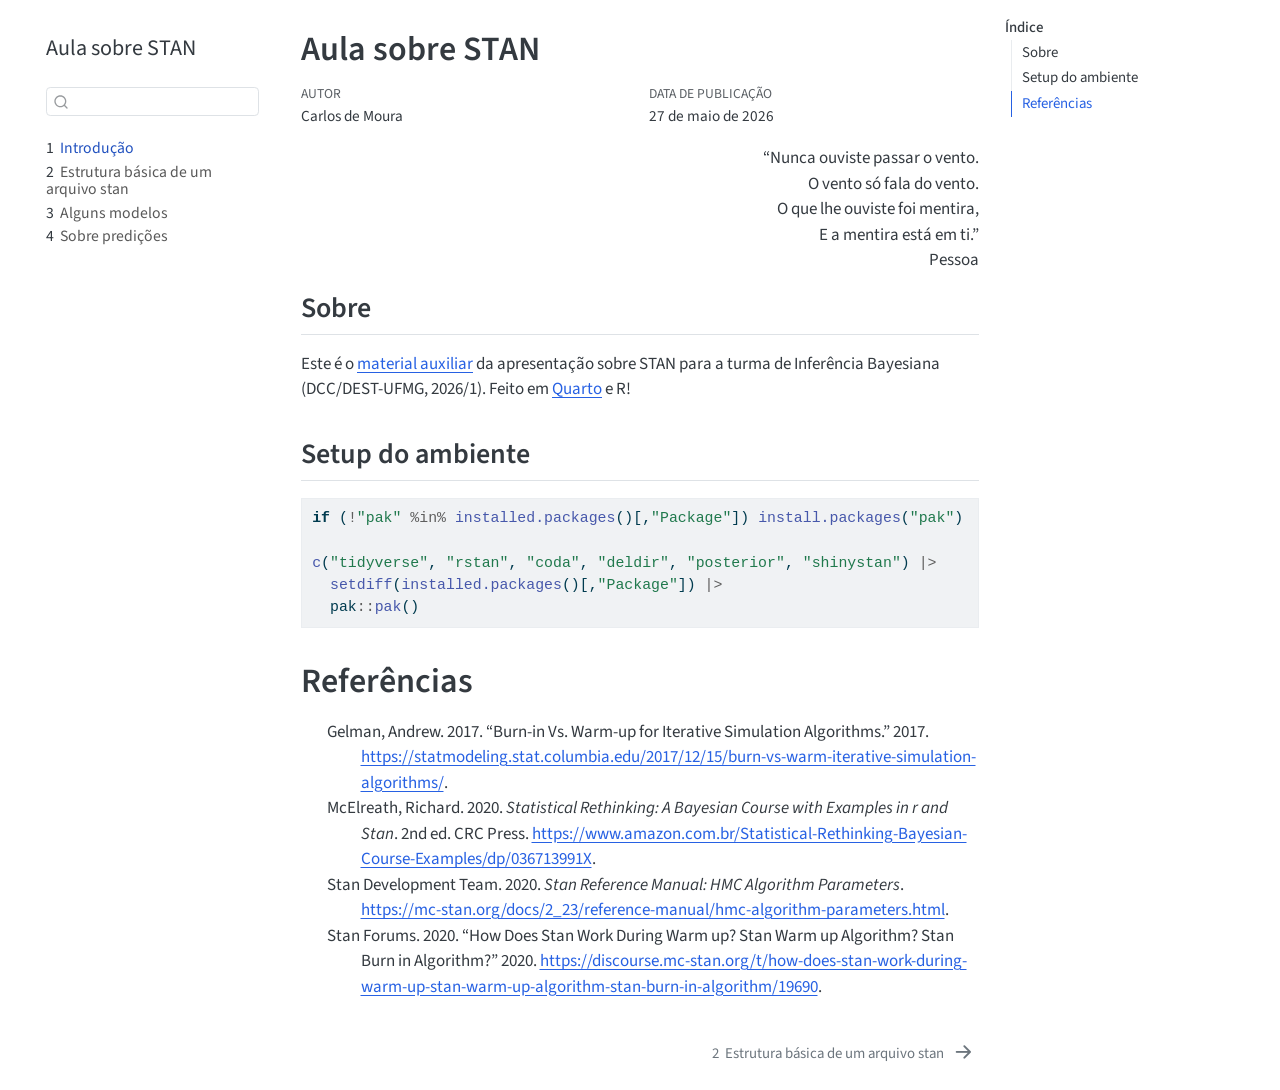
==== index.html @ da98c5aa "Built site for gh-pages" ====
<!DOCTYPE html>
<html xmlns="http://www.w3.org/1999/xhtml" lang="pt" xml:lang="pt"><head>

<meta charset="utf-8">
<meta name="generator" content="quarto-1.8.26">

<meta name="viewport" content="width=device-width, initial-scale=1.0, user-scalable=yes">

<meta name="author" content="Carlos de Moura">

<title>Aula sobre STAN</title>
<style>
code{white-space: pre-wrap;}
span.smallcaps{font-variant: small-caps;}
div.columns{display: flex; gap: min(4vw, 1.5em);}
div.column{flex: auto; overflow-x: auto;}
div.hanging-indent{margin-left: 1.5em; text-indent: -1.5em;}
ul.task-list{list-style: none;}
ul.task-list li input[type="checkbox"] {
  width: 0.8em;
  margin: 0 0.8em 0.2em -1em; /* quarto-specific, see https://github.com/quarto-dev/quarto-cli/issues/4556 */ 
  vertical-align: middle;
}
/* CSS for syntax highlighting */
html { -webkit-text-size-adjust: 100%; }
pre > code.sourceCode { white-space: pre; position: relative; }
pre > code.sourceCode > span { display: inline-block; line-height: 1.25; }
pre > code.sourceCode > span:empty { height: 1.2em; }
.sourceCode { overflow: visible; }
code.sourceCode > span { color: inherit; text-decoration: inherit; }
div.sourceCode { margin: 1em 0; }
pre.sourceCode { margin: 0; }
@media screen {
div.sourceCode { overflow: auto; }
}
@media print {
pre > code.sourceCode { white-space: pre-wrap; }
pre > code.sourceCode > span { text-indent: -5em; padding-left: 5em; }
}
pre.numberSource code
  { counter-reset: source-line 0; }
pre.numberSource code > span
  { position: relative; left: -4em; counter-increment: source-line; }
pre.numberSource code > span > a:first-child::before
  { content: counter(source-line);
    position: relative; left: -1em; text-align: right; vertical-align: baseline;
    border: none; display: inline-block;
    -webkit-touch-callout: none; -webkit-user-select: none;
    -khtml-user-select: none; -moz-user-select: none;
    -ms-user-select: none; user-select: none;
    padding: 0 4px; width: 4em;
  }
pre.numberSource { margin-left: 3em;  padding-left: 4px; }
div.sourceCode
  {   }
@media screen {
pre > code.sourceCode > span > a:first-child::before { text-decoration: underline; }
}
/* CSS for citations */
div.csl-bib-body { }
div.csl-entry {
  clear: both;
  margin-bottom: 0em;
}
.hanging-indent div.csl-entry {
  margin-left:2em;
  text-indent:-2em;
}
div.csl-left-margin {
  min-width:2em;
  float:left;
}
div.csl-right-inline {
  margin-left:2em;
  padding-left:1em;
}
div.csl-indent {
  margin-left: 2em;
}</style>


<script src="site_libs/quarto-nav/quarto-nav.js"></script>
<script src="site_libs/quarto-nav/headroom.min.js"></script>
<script src="site_libs/clipboard/clipboard.min.js"></script>
<script src="site_libs/quarto-search/autocomplete.umd.js"></script>
<script src="site_libs/quarto-search/fuse.min.js"></script>
<script src="site_libs/quarto-search/quarto-search.js"></script>
<meta name="quarto:offset" content="./">
<link href="./basics.html" rel="next">
<script src="site_libs/quarto-html/quarto.js" type="module"></script>
<script src="site_libs/quarto-html/tabsets/tabsets.js" type="module"></script>
<script src="site_libs/quarto-html/axe/axe-check.js" type="module"></script>
<script src="site_libs/quarto-html/popper.min.js"></script>
<script src="site_libs/quarto-html/tippy.umd.min.js"></script>
<script src="site_libs/quarto-html/anchor.min.js"></script>
<link href="site_libs/quarto-html/tippy.css" rel="stylesheet">
<link href="site_libs/quarto-html/quarto-syntax-highlighting-587c61ba64f3a5504c4d52d930310e48.css" rel="stylesheet" id="quarto-text-highlighting-styles">
<script src="site_libs/bootstrap/bootstrap.min.js"></script>
<link href="site_libs/bootstrap/bootstrap-icons.css" rel="stylesheet">
<link href="site_libs/bootstrap/bootstrap-f99d413f438961673f22afa6e1fcf549.min.css" rel="stylesheet" append-hash="true" id="quarto-bootstrap" data-mode="light">
<script id="quarto-search-options" type="application/json">{
  "location": "sidebar",
  "copy-button": false,
  "collapse-after": 3,
  "panel-placement": "start",
  "type": "textbox",
  "limit": 50,
  "keyboard-shortcut": [
    "f",
    "/",
    "s"
  ],
  "show-item-context": false,
  "language": {
    "search-no-results-text": "Nenhum resultado",
    "search-matching-documents-text": "documentos correspondentes",
    "search-copy-link-title": "Copiar link para a busca",
    "search-hide-matches-text": "Esconder correspondências adicionais",
    "search-more-match-text": "mais correspondência neste documento",
    "search-more-matches-text": "mais correspondências neste documento",
    "search-clear-button-title": "Limpar",
    "search-text-placeholder": "",
    "search-detached-cancel-button-title": "Cancelar",
    "search-submit-button-title": "Enviar",
    "search-label": "Procurar"
  }
}</script>


</head>

<body class="nav-sidebar floating quarto-light">

<div id="quarto-search-results"></div>
  <header id="quarto-header" class="headroom fixed-top">
  <nav class="quarto-secondary-nav">
    <div class="container-fluid d-flex">
      <button type="button" class="quarto-btn-toggle btn" data-bs-toggle="collapse" role="button" data-bs-target=".quarto-sidebar-collapse-item" aria-controls="quarto-sidebar" aria-expanded="false" aria-label="Alternar barra lateral" onclick="if (window.quartoToggleHeadroom) { window.quartoToggleHeadroom(); }">
        <i class="bi bi-layout-text-sidebar-reverse"></i>
      </button>
        <nav class="quarto-page-breadcrumbs" aria-label="breadcrumb"><ol class="breadcrumb"><li class="breadcrumb-item"><a href="./index.html"><span class="chapter-number">1</span>&nbsp; <span class="chapter-title">Introdução</span></a></li></ol></nav>
        <a class="flex-grow-1" role="navigation" data-bs-toggle="collapse" data-bs-target=".quarto-sidebar-collapse-item" aria-controls="quarto-sidebar" aria-expanded="false" aria-label="Alternar barra lateral" onclick="if (window.quartoToggleHeadroom) { window.quartoToggleHeadroom(); }">      
        </a>
      <button type="button" class="btn quarto-search-button" aria-label="Procurar" onclick="window.quartoOpenSearch();">
        <i class="bi bi-search"></i>
      </button>
    </div>
  </nav>
</header>
<!-- content -->
<div id="quarto-content" class="quarto-container page-columns page-rows-contents page-layout-article">
<!-- sidebar -->
  <nav id="quarto-sidebar" class="sidebar collapse collapse-horizontal quarto-sidebar-collapse-item sidebar-navigation floating overflow-auto">
    <div class="pt-lg-2 mt-2 text-left sidebar-header">
    <div class="sidebar-title mb-0 py-0">
      <a href="./">Aula sobre STAN</a> 
    </div>
      </div>
        <div class="mt-2 flex-shrink-0 align-items-center">
        <div class="sidebar-search">
        <div id="quarto-search" class="" title="Procurar"></div>
        </div>
        </div>
    <div class="sidebar-menu-container"> 
    <ul class="list-unstyled mt-1">
        <li class="sidebar-item">
  <div class="sidebar-item-container"> 
  <a href="./index.html" class="sidebar-item-text sidebar-link active">
 <span class="menu-text"><span class="chapter-number">1</span>&nbsp; <span class="chapter-title">Introdução</span></span></a>
  </div>
</li>
        <li class="sidebar-item">
  <div class="sidebar-item-container"> 
  <a href="./basics.html" class="sidebar-item-text sidebar-link">
 <span class="menu-text"><span class="chapter-number">2</span>&nbsp; <span class="chapter-title">Estrutura básica de um arquivo stan</span></span></a>
  </div>
</li>
        <li class="sidebar-item">
  <div class="sidebar-item-container"> 
  <a href="./models.html" class="sidebar-item-text sidebar-link">
 <span class="menu-text"><span class="chapter-number">3</span>&nbsp; <span class="chapter-title">Alguns modelos</span></span></a>
  </div>
</li>
        <li class="sidebar-item">
  <div class="sidebar-item-container"> 
  <a href="./pred.html" class="sidebar-item-text sidebar-link">
 <span class="menu-text"><span class="chapter-number">4</span>&nbsp; <span class="chapter-title">Sobre predições</span></span></a>
  </div>
</li>
    </ul>
    </div>
</nav>
<div id="quarto-sidebar-glass" class="quarto-sidebar-collapse-item" data-bs-toggle="collapse" data-bs-target=".quarto-sidebar-collapse-item"></div>
<!-- margin-sidebar -->
    <div id="quarto-margin-sidebar" class="sidebar margin-sidebar">
        <nav id="TOC" role="doc-toc" class="toc-active">
    <h2 id="toc-title">Índice</h2>
   
  <ul>
  <li><a href="#sobre" id="toc-sobre" class="nav-link active" data-scroll-target="#sobre">Sobre</a></li>
  <li><a href="#setup-do-ambiente" id="toc-setup-do-ambiente" class="nav-link" data-scroll-target="#setup-do-ambiente">Setup do ambiente</a></li>
  <li><a href="#referências" id="toc-referências" class="nav-link" data-scroll-target="#referências">Referências</a></li>
  </ul>
</nav>
    </div>
<!-- main -->
<main class="content" id="quarto-document-content">

<header id="title-block-header" class="quarto-title-block default">
<div class="quarto-title">
<h1 class="title">Aula sobre STAN</h1>
</div>



<div class="quarto-title-meta">

    <div>
    <div class="quarto-title-meta-heading">Autor</div>
    <div class="quarto-title-meta-contents">
             <p>Carlos de Moura </p>
          </div>
  </div>
    
    <div>
    <div class="quarto-title-meta-heading">Data de Publicação</div>
    <div class="quarto-title-meta-contents">
      <p class="date">27 de maio de 2026</p>
    </div>
  </div>
  
    
  </div>
  


</header>


<div style="text-align: right">
<p>“Nunca ouviste passar o vento.<br> O vento só fala do vento.<br> O que lhe ouviste foi mentira,<br> E a mentira está em ti.”<br> Pessoa</p>
</div>
<section id="sobre" class="level2 unnumbered">
<h2 class="unnumbered anchored" data-anchor-id="sobre">Sobre</h2>
<p>Este é o <a href="https://github.com/carlosdemoura/2026_aula_stan_dani">material auxiliar</a> da apresentação sobre STAN para a turma de Inferência Bayesiana (DCC/DEST-UFMG, 2026/1). Feito em <a href="https://quarto.org/">Quarto</a> e R!</p>
</section>
<section id="setup-do-ambiente" class="level2 unnumbered">
<h2 class="unnumbered anchored" data-anchor-id="setup-do-ambiente">Setup do ambiente</h2>
<div class="cell">
<div class="code-copy-outer-scaffold"><div class="sourceCode cell-code" id="cb1"><pre class="sourceCode r code-with-copy"><code class="sourceCode r"><span id="cb1-1"><a href="#cb1-1" aria-hidden="true" tabindex="-1"></a><span class="cf">if</span> (<span class="sc">!</span><span class="st">"pak"</span> <span class="sc">%in%</span> <span class="fu">installed.packages</span>()[,<span class="st">"Package"</span>]) <span class="fu">install.packages</span>(<span class="st">"pak"</span>)</span>
<span id="cb1-2"><a href="#cb1-2" aria-hidden="true" tabindex="-1"></a></span>
<span id="cb1-3"><a href="#cb1-3" aria-hidden="true" tabindex="-1"></a><span class="fu">c</span>(<span class="st">"tidyverse"</span>, <span class="st">"rstan"</span>, <span class="st">"coda"</span>, <span class="st">"deldir"</span>, <span class="st">"posterior"</span>, <span class="st">"shinystan"</span>) <span class="sc">|&gt;</span></span>
<span id="cb1-4"><a href="#cb1-4" aria-hidden="true" tabindex="-1"></a>  <span class="fu">setdiff</span>(<span class="fu">installed.packages</span>()[,<span class="st">"Package"</span>]) <span class="sc">|&gt;</span></span>
<span id="cb1-5"><a href="#cb1-5" aria-hidden="true" tabindex="-1"></a>  pak<span class="sc">::</span><span class="fu">pak</span>()</span></code></pre></div><button title="Copiar para a área de transferência" class="code-copy-button"><i class="bi"></i></button></div>
</div>
</section>
<section id="referências" class="level1 unnumbered">
<h1 class="unnumbered">Referências</h1>
<div id="refs" class="references csl-bib-body hanging-indent" data-entry-spacing="0" role="list">
<div id="ref-gelman_burnin" class="csl-entry" role="listitem">
Gelman, Andrew. 2017. <span>“Burn-in Vs. Warm-up for Iterative
Simulation Algorithms.”</span> 2017. <a href="https://statmodeling.stat.columbia.edu/2017/12/15/burn-vs-warm-iterative-simulation-algorithms/">https://statmodeling.stat.columbia.edu/2017/12/15/burn-vs-warm-iterative-simulation-algorithms/</a>.
</div>
<div id="ref-mcelreath" class="csl-entry" role="listitem">
McElreath, Richard. 2020. <em>Statistical Rethinking: A Bayesian Course
with Examples in r and Stan</em>. 2nd ed. CRC Press. <a href="https://www.amazon.com.br/Statistical-Rethinking-Bayesian-Course-Examples/dp/036713991X">https://www.amazon.com.br/Statistical-Rethinking-Bayesian-Course-Examples/dp/036713991X</a>.
</div>
<div id="ref-stan_reference_manual" class="csl-entry" role="listitem">
Stan Development Team. 2020. <em>Stan Reference Manual: HMC Algorithm
Parameters</em>. <a href="https://mc-stan.org/docs/2_23/reference-manual/hmc-algorithm-parameters.html">https://mc-stan.org/docs/2_23/reference-manual/hmc-algorithm-parameters.html</a>.
</div>
<div id="ref-stan_forum_warmup" class="csl-entry" role="listitem">
Stan Forums. 2020. <span>“How Does Stan Work During Warm up? Stan Warm
up Algorithm? Stan Burn in Algorithm?”</span> 2020. <a href="https://discourse.mc-stan.org/t/how-does-stan-work-during-warm-up-stan-warm-up-algorithm-stan-burn-in-algorithm/19690">https://discourse.mc-stan.org/t/how-does-stan-work-during-warm-up-stan-warm-up-algorithm-stan-burn-in-algorithm/19690</a>.
</div>
</div>


</section>

</main> <!-- /main -->
<script id="quarto-html-after-body" type="application/javascript">
  window.document.addEventListener("DOMContentLoaded", function (event) {
    const icon = "";
    const anchorJS = new window.AnchorJS();
    anchorJS.options = {
      placement: 'right',
      icon: icon
    };
    anchorJS.add('.anchored');
    const isCodeAnnotation = (el) => {
      for (const clz of el.classList) {
        if (clz.startsWith('code-annotation-')) {                     
          return true;
        }
      }
      return false;
    }
    const onCopySuccess = function(e) {
      // button target
      const button = e.trigger;
      // don't keep focus
      button.blur();
      // flash "checked"
      button.classList.add('code-copy-button-checked');
      var currentTitle = button.getAttribute("title");
      button.setAttribute("title", "Copiada");
      let tooltip;
      if (window.bootstrap) {
        button.setAttribute("data-bs-toggle", "tooltip");
        button.setAttribute("data-bs-placement", "left");
        button.setAttribute("data-bs-title", "Copiada");
        tooltip = new bootstrap.Tooltip(button, 
          { trigger: "manual", 
            customClass: "code-copy-button-tooltip",
            offset: [0, -8]});
        tooltip.show();    
      }
      setTimeout(function() {
        if (tooltip) {
          tooltip.hide();
          button.removeAttribute("data-bs-title");
          button.removeAttribute("data-bs-toggle");
          button.removeAttribute("data-bs-placement");
        }
        button.setAttribute("title", currentTitle);
        button.classList.remove('code-copy-button-checked');
      }, 1000);
      // clear code selection
      e.clearSelection();
    }
    const getTextToCopy = function(trigger) {
      const outerScaffold = trigger.parentElement.cloneNode(true);
      const codeEl = outerScaffold.querySelector('code');
      for (const childEl of codeEl.children) {
        if (isCodeAnnotation(childEl)) {
          childEl.remove();
        }
      }
      return codeEl.innerText;
    }
    const clipboard = new window.ClipboardJS('.code-copy-button:not([data-in-quarto-modal])', {
      text: getTextToCopy
    });
    clipboard.on('success', onCopySuccess);
    if (window.document.getElementById('quarto-embedded-source-code-modal')) {
      const clipboardModal = new window.ClipboardJS('.code-copy-button[data-in-quarto-modal]', {
        text: getTextToCopy,
        container: window.document.getElementById('quarto-embedded-source-code-modal')
      });
      clipboardModal.on('success', onCopySuccess);
    }
      var localhostRegex = new RegExp(/^(?:http|https):\/\/localhost\:?[0-9]*\//);
      var mailtoRegex = new RegExp(/^mailto:/);
        var filterRegex = new RegExp('/' + window.location.host + '/');
      var isInternal = (href) => {
          return filterRegex.test(href) || localhostRegex.test(href) || mailtoRegex.test(href);
      }
      // Inspect non-navigation links and adorn them if external
     var links = window.document.querySelectorAll('a[href]:not(.nav-link):not(.navbar-brand):not(.toc-action):not(.sidebar-link):not(.sidebar-item-toggle):not(.pagination-link):not(.no-external):not([aria-hidden]):not(.dropdown-item):not(.quarto-navigation-tool):not(.about-link)');
      for (var i=0; i<links.length; i++) {
        const link = links[i];
        if (!isInternal(link.href)) {
          // undo the damage that might have been done by quarto-nav.js in the case of
          // links that we want to consider external
          if (link.dataset.originalHref !== undefined) {
            link.href = link.dataset.originalHref;
          }
        }
      }
    function tippyHover(el, contentFn, onTriggerFn, onUntriggerFn) {
      const config = {
        allowHTML: true,
        maxWidth: 500,
        delay: 100,
        arrow: false,
        appendTo: function(el) {
            return el.parentElement;
        },
        interactive: true,
        interactiveBorder: 10,
        theme: 'quarto',
        placement: 'bottom-start',
      };
      if (contentFn) {
        config.content = contentFn;
      }
      if (onTriggerFn) {
        config.onTrigger = onTriggerFn;
      }
      if (onUntriggerFn) {
        config.onUntrigger = onUntriggerFn;
      }
      window.tippy(el, config); 
    }
    const noterefs = window.document.querySelectorAll('a[role="doc-noteref"]');
    for (var i=0; i<noterefs.length; i++) {
      const ref = noterefs[i];
      tippyHover(ref, function() {
        // use id or data attribute instead here
        let href = ref.getAttribute('data-footnote-href') || ref.getAttribute('href');
        try { href = new URL(href).hash; } catch {}
        const id = href.replace(/^#\/?/, "");
        const note = window.document.getElementById(id);
        if (note) {
          return note.innerHTML;
        } else {
          return "";
        }
      });
    }
    const xrefs = window.document.querySelectorAll('a.quarto-xref');
    const processXRef = (id, note) => {
      // Strip column container classes
      const stripColumnClz = (el) => {
        el.classList.remove("page-full", "page-columns");
        if (el.children) {
          for (const child of el.children) {
            stripColumnClz(child);
          }
        }
      }
      stripColumnClz(note)
      if (id === null || id.startsWith('sec-')) {
        // Special case sections, only their first couple elements
        const container = document.createElement("div");
        if (note.children && note.children.length > 2) {
          container.appendChild(note.children[0].cloneNode(true));
          for (let i = 1; i < note.children.length; i++) {
            const child = note.children[i];
            if (child.tagName === "P" && child.innerText === "") {
              continue;
            } else {
              container.appendChild(child.cloneNode(true));
              break;
            }
          }
          if (window.Quarto?.typesetMath) {
            window.Quarto.typesetMath(container);
          }
          return container.innerHTML
        } else {
          if (window.Quarto?.typesetMath) {
            window.Quarto.typesetMath(note);
          }
          return note.innerHTML;
        }
      } else {
        // Remove any anchor links if they are present
        const anchorLink = note.querySelector('a.anchorjs-link');
        if (anchorLink) {
          anchorLink.remove();
        }
        if (window.Quarto?.typesetMath) {
          window.Quarto.typesetMath(note);
        }
        if (note.classList.contains("callout")) {
          return note.outerHTML;
        } else {
          return note.innerHTML;
        }
      }
    }
    for (var i=0; i<xrefs.length; i++) {
      const xref = xrefs[i];
      tippyHover(xref, undefined, function(instance) {
        instance.disable();
        let url = xref.getAttribute('href');
        let hash = undefined; 
        if (url.startsWith('#')) {
          hash = url;
        } else {
          try { hash = new URL(url).hash; } catch {}
        }
        if (hash) {
          const id = hash.replace(/^#\/?/, "");
          const note = window.document.getElementById(id);
          if (note !== null) {
            try {
              const html = processXRef(id, note.cloneNode(true));
              instance.setContent(html);
            } finally {
              instance.enable();
              instance.show();
            }
          } else {
            // See if we can fetch this
            fetch(url.split('#')[0])
            .then(res => res.text())
            .then(html => {
              const parser = new DOMParser();
              const htmlDoc = parser.parseFromString(html, "text/html");
              const note = htmlDoc.getElementById(id);
              if (note !== null) {
                const html = processXRef(id, note);
                instance.setContent(html);
              } 
            }).finally(() => {
              instance.enable();
              instance.show();
            });
          }
        } else {
          // See if we can fetch a full url (with no hash to target)
          // This is a special case and we should probably do some content thinning / targeting
          fetch(url)
          .then(res => res.text())
          .then(html => {
            const parser = new DOMParser();
            const htmlDoc = parser.parseFromString(html, "text/html");
            const note = htmlDoc.querySelector('main.content');
            if (note !== null) {
              // This should only happen for chapter cross references
              // (since there is no id in the URL)
              // remove the first header
              if (note.children.length > 0 && note.children[0].tagName === "HEADER") {
                note.children[0].remove();
              }
              const html = processXRef(null, note);
              instance.setContent(html);
            } 
          }).finally(() => {
            instance.enable();
            instance.show();
          });
        }
      }, function(instance) {
      });
    }
        let selectedAnnoteEl;
        const selectorForAnnotation = ( cell, annotation) => {
          let cellAttr = 'data-code-cell="' + cell + '"';
          let lineAttr = 'data-code-annotation="' +  annotation + '"';
          const selector = 'span[' + cellAttr + '][' + lineAttr + ']';
          return selector;
        }
        const selectCodeLines = (annoteEl) => {
          const doc = window.document;
          const targetCell = annoteEl.getAttribute("data-target-cell");
          const targetAnnotation = annoteEl.getAttribute("data-target-annotation");
          const annoteSpan = window.document.querySelector(selectorForAnnotation(targetCell, targetAnnotation));
          const lines = annoteSpan.getAttribute("data-code-lines").split(",");
          const lineIds = lines.map((line) => {
            return targetCell + "-" + line;
          })
          let top = null;
          let height = null;
          let parent = null;
          if (lineIds.length > 0) {
              //compute the position of the single el (top and bottom and make a div)
              const el = window.document.getElementById(lineIds[0]);
              top = el.offsetTop;
              height = el.offsetHeight;
              parent = el.parentElement.parentElement;
            if (lineIds.length > 1) {
              const lastEl = window.document.getElementById(lineIds[lineIds.length - 1]);
              const bottom = lastEl.offsetTop + lastEl.offsetHeight;
              height = bottom - top;
            }
            if (top !== null && height !== null && parent !== null) {
              // cook up a div (if necessary) and position it 
              let div = window.document.getElementById("code-annotation-line-highlight");
              if (div === null) {
                div = window.document.createElement("div");
                div.setAttribute("id", "code-annotation-line-highlight");
                div.style.position = 'absolute';
                parent.appendChild(div);
              }
              div.style.top = top - 2 + "px";
              div.style.height = height + 4 + "px";
              div.style.left = 0;
              let gutterDiv = window.document.getElementById("code-annotation-line-highlight-gutter");
              if (gutterDiv === null) {
                gutterDiv = window.document.createElement("div");
                gutterDiv.setAttribute("id", "code-annotation-line-highlight-gutter");
                gutterDiv.style.position = 'absolute';
                const codeCell = window.document.getElementById(targetCell);
                const gutter = codeCell.querySelector('.code-annotation-gutter');
                gutter.appendChild(gutterDiv);
              }
              gutterDiv.style.top = top - 2 + "px";
              gutterDiv.style.height = height + 4 + "px";
            }
            selectedAnnoteEl = annoteEl;
          }
        };
        const unselectCodeLines = () => {
          const elementsIds = ["code-annotation-line-highlight", "code-annotation-line-highlight-gutter"];
          elementsIds.forEach((elId) => {
            const div = window.document.getElementById(elId);
            if (div) {
              div.remove();
            }
          });
          selectedAnnoteEl = undefined;
        };
          // Handle positioning of the toggle
      window.addEventListener(
        "resize",
        throttle(() => {
          elRect = undefined;
          if (selectedAnnoteEl) {
            selectCodeLines(selectedAnnoteEl);
          }
        }, 10)
      );
      function throttle(fn, ms) {
      let throttle = false;
      let timer;
        return (...args) => {
          if(!throttle) { // first call gets through
              fn.apply(this, args);
              throttle = true;
          } else { // all the others get throttled
              if(timer) clearTimeout(timer); // cancel #2
              timer = setTimeout(() => {
                fn.apply(this, args);
                timer = throttle = false;
              }, ms);
          }
        };
      }
        // Attach click handler to the DT
        const annoteDls = window.document.querySelectorAll('dt[data-target-cell]');
        for (const annoteDlNode of annoteDls) {
          annoteDlNode.addEventListener('click', (event) => {
            const clickedEl = event.target;
            if (clickedEl !== selectedAnnoteEl) {
              unselectCodeLines();
              const activeEl = window.document.querySelector('dt[data-target-cell].code-annotation-active');
              if (activeEl) {
                activeEl.classList.remove('code-annotation-active');
              }
              selectCodeLines(clickedEl);
              clickedEl.classList.add('code-annotation-active');
            } else {
              // Unselect the line
              unselectCodeLines();
              clickedEl.classList.remove('code-annotation-active');
            }
          });
        }
    const findCites = (el) => {
      const parentEl = el.parentElement;
      if (parentEl) {
        const cites = parentEl.dataset.cites;
        if (cites) {
          return {
            el,
            cites: cites.split(' ')
          };
        } else {
          return findCites(el.parentElement)
        }
      } else {
        return undefined;
      }
    };
    var bibliorefs = window.document.querySelectorAll('a[role="doc-biblioref"]');
    for (var i=0; i<bibliorefs.length; i++) {
      const ref = bibliorefs[i];
      const citeInfo = findCites(ref);
      if (citeInfo) {
        tippyHover(citeInfo.el, function() {
          var popup = window.document.createElement('div');
          citeInfo.cites.forEach(function(cite) {
            var citeDiv = window.document.createElement('div');
            citeDiv.classList.add('hanging-indent');
            citeDiv.classList.add('csl-entry');
            var biblioDiv = window.document.getElementById('ref-' + cite);
            if (biblioDiv) {
              citeDiv.innerHTML = biblioDiv.innerHTML;
            }
            popup.appendChild(citeDiv);
          });
          return popup.innerHTML;
        });
      }
    }
  });
  </script>
<nav class="page-navigation">
  <div class="nav-page nav-page-previous">
  </div>
  <div class="nav-page nav-page-next">
      <a href="./basics.html" class="pagination-link" aria-label="Estrutura básica de um arquivo stan">
        <span class="nav-page-text"><span class="chapter-number">2</span>&nbsp; <span class="chapter-title">Estrutura básica de um arquivo stan</span></span> <i class="bi bi-arrow-right-short"></i>
      </a>
  </div>
</nav>
</div> <!-- /content -->




</body></html>
---- site_libs/quarto-html/tippy.css ----
.tippy-box[data-animation=fade][data-state=hidden]{opacity:0}[data-tippy-root]{max-width:calc(100vw - 10px)}.tippy-box{position:relative;background-color:#333;color:#fff;border-radius:4px;font-size:14px;line-height:1.4;white-space:normal;outline:0;transition-property:transform,visibility,opacity}.tippy-box[data-placement^=top]>.tippy-arrow{bottom:0}.tippy-box[data-placement^=top]>.tippy-arrow:before{bottom:-7px;left:0;border-width:8px 8px 0;border-top-color:initial;transform-origin:center top}.tippy-box[data-placement^=bottom]>.tippy-arrow{top:0}.tippy-box[data-placement^=bottom]>.tippy-arrow:before{top:-7px;left:0;border-width:0 8px 8px;border-bottom-color:initial;transform-origin:center bottom}.tippy-box[data-placement^=left]>.tippy-arrow{right:0}.tippy-box[data-placement^=left]>.tippy-arrow:before{border-width:8px 0 8px 8px;border-left-color:initial;right:-7px;transform-origin:center left}.tippy-box[data-placement^=right]>.tippy-arrow{left:0}.tippy-box[data-placement^=right]>.tippy-arrow:before{left:-7px;border-width:8px 8px 8px 0;border-right-color:initial;transform-origin:center right}.tippy-box[data-inertia][data-state=visible]{transition-timing-function:cubic-bezier(.54,1.5,.38,1.11)}.tippy-arrow{width:16px;height:16px;color:#333}.tippy-arrow:before{content:"";position:absolute;border-color:transparent;border-style:solid}.tippy-content{position:relative;padding:5px 9px;z-index:1}
---- site_libs/quarto-html/quarto-syntax-highlighting-587c61ba64f3a5504c4d52d930310e48.css ----
/* quarto syntax highlight colors */
:root {
  --quarto-hl-ot-color: #003B4F;
  --quarto-hl-at-color: #657422;
  --quarto-hl-ss-color: #20794D;
  --quarto-hl-an-color: #5E5E5E;
  --quarto-hl-fu-color: #4758AB;
  --quarto-hl-st-color: #20794D;
  --quarto-hl-cf-color: #003B4F;
  --quarto-hl-op-color: #5E5E5E;
  --quarto-hl-er-color: #AD0000;
  --quarto-hl-bn-color: #AD0000;
  --quarto-hl-al-color: #AD0000;
  --quarto-hl-va-color: #111111;
  --quarto-hl-bu-color: inherit;
  --quarto-hl-ex-color: inherit;
  --quarto-hl-pp-color: #AD0000;
  --quarto-hl-in-color: #5E5E5E;
  --quarto-hl-vs-color: #20794D;
  --quarto-hl-wa-color: #5E5E5E;
  --quarto-hl-do-color: #5E5E5E;
  --quarto-hl-im-color: #00769E;
  --quarto-hl-ch-color: #20794D;
  --quarto-hl-dt-color: #AD0000;
  --quarto-hl-fl-color: #AD0000;
  --quarto-hl-co-color: #5E5E5E;
  --quarto-hl-cv-color: #5E5E5E;
  --quarto-hl-cn-color: #8f5902;
  --quarto-hl-sc-color: #5E5E5E;
  --quarto-hl-dv-color: #AD0000;
  --quarto-hl-kw-color: #003B4F;
}

/* other quarto variables */
:root {
  --quarto-font-monospace: SFMono-Regular, Menlo, Monaco, Consolas, "Liberation Mono", "Courier New", monospace;
}

/* syntax highlight based on Pandoc's rules */
pre > code.sourceCode > span {
  color: #003B4F;
}

code.sourceCode > span {
  color: #003B4F;
}

div.sourceCode,
div.sourceCode pre.sourceCode {
  color: #003B4F;
}

/* Normal */
code span {
  color: #003B4F;
}

/* Alert */
code span.al {
  color: #AD0000;
  font-style: inherit;
}

/* Annotation */
code span.an {
  color: #5E5E5E;
  font-style: inherit;
}

/* Attribute */
code span.at {
  color: #657422;
  font-style: inherit;
}

/* BaseN */
code span.bn {
  color: #AD0000;
  font-style: inherit;
}

/* BuiltIn */
code span.bu {
  font-style: inherit;
}

/* ControlFlow */
code span.cf {
  color: #003B4F;
  font-weight: bold;
  font-style: inherit;
}

/* Char */
code span.ch {
  color: #20794D;
  font-style: inherit;
}

/* Constant */
code span.cn {
  color: #8f5902;
  font-style: inherit;
}

/* Comment */
code span.co {
  color: #5E5E5E;
  font-style: inherit;
}

/* CommentVar */
code span.cv {
  color: #5E5E5E;
  font-style: italic;
}

/* Documentation */
code span.do {
  color: #5E5E5E;
  font-style: italic;
}

/* DataType */
code span.dt {
  color: #AD0000;
  font-style: inherit;
}

/* DecVal */
code span.dv {
  color: #AD0000;
  font-style: inherit;
}

/* Error */
code span.er {
  color: #AD0000;
  font-style: inherit;
}

/* Extension */
code span.ex {
  font-style: inherit;
}

/* Float */
code span.fl {
  color: #AD0000;
  font-style: inherit;
}

/* Function */
code span.fu {
  color: #4758AB;
  font-style: inherit;
}

/* Import */
code span.im {
  color: #00769E;
  font-style: inherit;
}

/* Information */
code span.in {
  color: #5E5E5E;
  font-style: inherit;
}

/* Keyword */
code span.kw {
  color: #003B4F;
  font-weight: bold;
  font-style: inherit;
}

/* Operator */
code span.op {
  color: #5E5E5E;
  font-style: inherit;
}

/* Other */
code span.ot {
  color: #003B4F;
  font-style: inherit;
}

/* Preprocessor */
code span.pp {
  color: #AD0000;
  font-style: inherit;
}

/* SpecialChar */
code span.sc {
  color: #5E5E5E;
  font-style: inherit;
}

/* SpecialString */
code span.ss {
  color: #20794D;
  font-style: inherit;
}

/* String */
code span.st {
  color: #20794D;
  font-style: inherit;
}

/* Variable */
code span.va {
  color: #111111;
  font-style: inherit;
}

/* VerbatimString */
code span.vs {
  color: #20794D;
  font-style: inherit;
}

/* Warning */
code span.wa {
  color: #5E5E5E;
  font-style: italic;
}

.prevent-inlining {
  content: "</";
}

/*# sourceMappingURL=2dce1cc6c82594539e1579de68416b47.css.map */
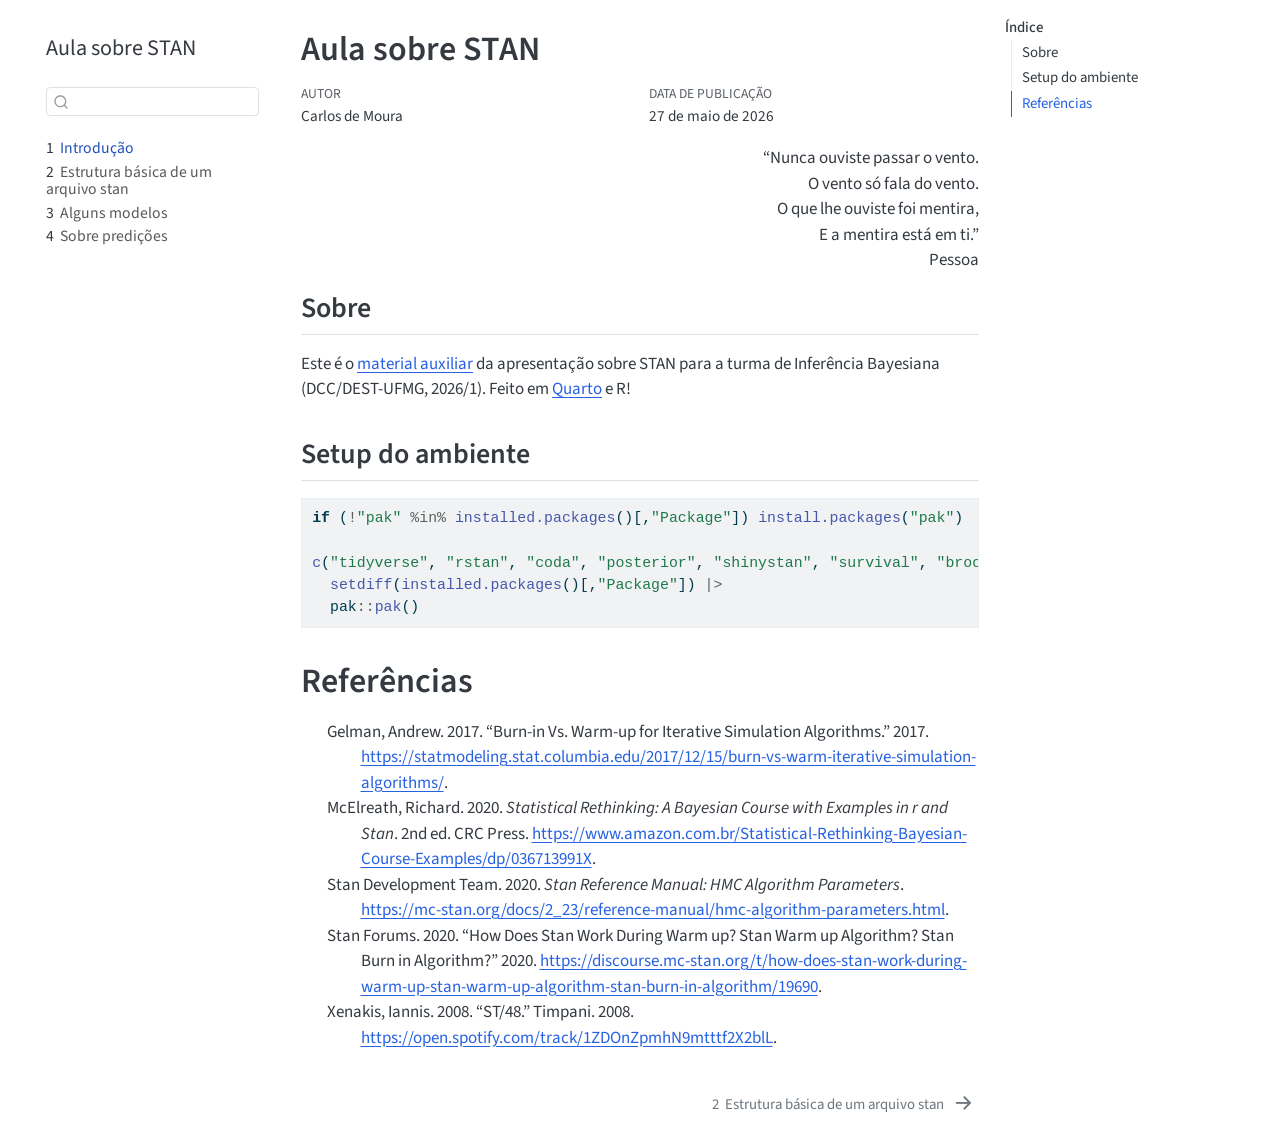
==== commit 4c0276db: "Built site for gh-pages" ====
--- a/index.html
+++ b/index.html
@@ -249,7 +249,7 @@
 <div class="cell">
 <div class="code-copy-outer-scaffold"><div class="sourceCode cell-code" id="cb1"><pre class="sourceCode r code-with-copy"><code class="sourceCode r"><span id="cb1-1"><a href="#cb1-1" aria-hidden="true" tabindex="-1"></a><span class="cf">if</span> (<span class="sc">!</span><span class="st">"pak"</span> <span class="sc">%in%</span> <span class="fu">installed.packages</span>()[,<span class="st">"Package"</span>]) <span class="fu">install.packages</span>(<span class="st">"pak"</span>)</span>
 <span id="cb1-2"><a href="#cb1-2" aria-hidden="true" tabindex="-1"></a></span>
-<span id="cb1-3"><a href="#cb1-3" aria-hidden="true" tabindex="-1"></a><span class="fu">c</span>(<span class="st">"tidyverse"</span>, <span class="st">"rstan"</span>, <span class="st">"coda"</span>, <span class="st">"deldir"</span>, <span class="st">"posterior"</span>, <span class="st">"shinystan"</span>) <span class="sc">|&gt;</span></span>
+<span id="cb1-3"><a href="#cb1-3" aria-hidden="true" tabindex="-1"></a><span class="fu">c</span>(<span class="st">"tidyverse"</span>, <span class="st">"rstan"</span>, <span class="st">"coda"</span>, <span class="st">"posterior"</span>, <span class="st">"shinystan"</span>, <span class="st">"survival"</span>, <span class="st">"broom"</span>) <span class="sc">|&gt;</span></span>
 <span id="cb1-4"><a href="#cb1-4" aria-hidden="true" tabindex="-1"></a>  <span class="fu">setdiff</span>(<span class="fu">installed.packages</span>()[,<span class="st">"Package"</span>]) <span class="sc">|&gt;</span></span>
 <span id="cb1-5"><a href="#cb1-5" aria-hidden="true" tabindex="-1"></a>  pak<span class="sc">::</span><span class="fu">pak</span>()</span></code></pre></div><button title="Copiar para a área de transferência" class="code-copy-button"><i class="bi"></i></button></div>
 </div>
@@ -272,6 +272,9 @@
 <div id="ref-stan_forum_warmup" class="csl-entry" role="listitem">
 Stan Forums. 2020. <span>“How Does Stan Work During Warm up? Stan Warm
 up Algorithm? Stan Burn in Algorithm?”</span> 2020. <a href="https://discourse.mc-stan.org/t/how-does-stan-work-during-warm-up-stan-warm-up-algorithm-stan-burn-in-algorithm/19690">https://discourse.mc-stan.org/t/how-does-stan-work-during-warm-up-stan-warm-up-algorithm-stan-burn-in-algorithm/19690</a>.
+</div>
+<div id="ref-xenakis" class="csl-entry" role="listitem">
+Xenakis, Iannis. 2008. <span>“ST/48.”</span> Timpani. 2008. <a href="https://open.spotify.com/track/1ZDOnZpmhN9mtttf2X2blL">https://open.spotify.com/track/1ZDOnZpmhN9mtttf2X2blL</a>.
 </div>
 </div>
 
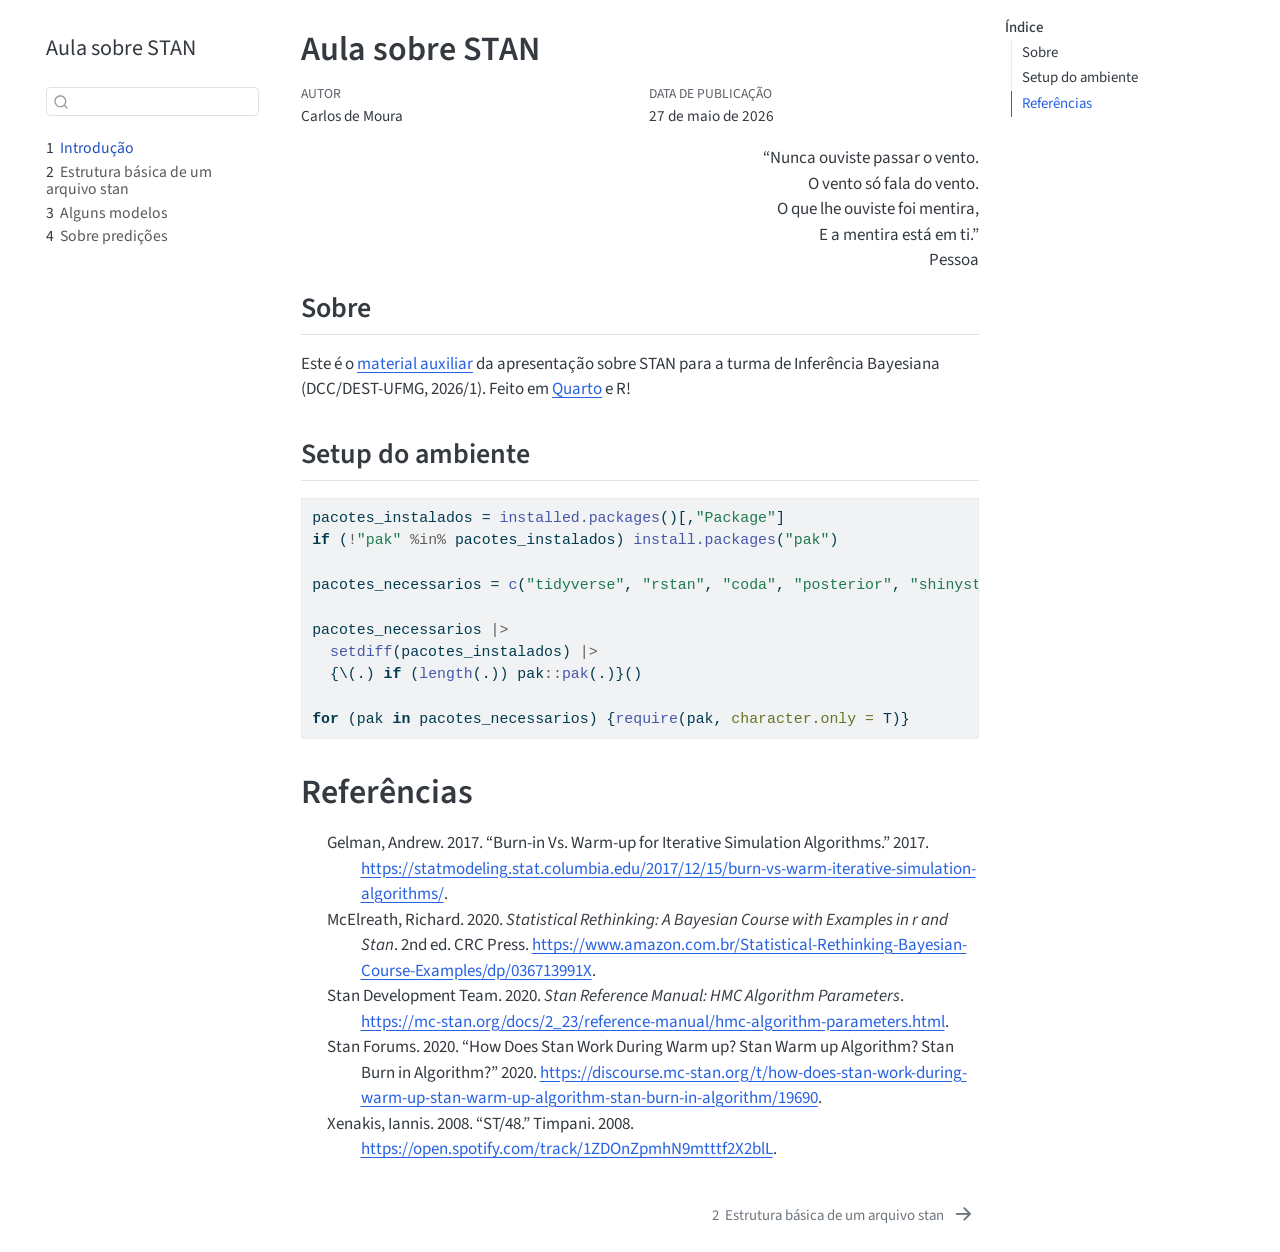
==== commit 1c08c6c0: "Built site for gh-pages" ====
--- a/index.html
+++ b/index.html
@@ -247,11 +247,16 @@
 <section id="setup-do-ambiente" class="level2 unnumbered">
 <h2 class="unnumbered anchored" data-anchor-id="setup-do-ambiente">Setup do ambiente</h2>
 <div class="cell">
-<div class="code-copy-outer-scaffold"><div class="sourceCode cell-code" id="cb1"><pre class="sourceCode r code-with-copy"><code class="sourceCode r"><span id="cb1-1"><a href="#cb1-1" aria-hidden="true" tabindex="-1"></a><span class="cf">if</span> (<span class="sc">!</span><span class="st">"pak"</span> <span class="sc">%in%</span> <span class="fu">installed.packages</span>()[,<span class="st">"Package"</span>]) <span class="fu">install.packages</span>(<span class="st">"pak"</span>)</span>
-<span id="cb1-2"><a href="#cb1-2" aria-hidden="true" tabindex="-1"></a></span>
-<span id="cb1-3"><a href="#cb1-3" aria-hidden="true" tabindex="-1"></a><span class="fu">c</span>(<span class="st">"tidyverse"</span>, <span class="st">"rstan"</span>, <span class="st">"coda"</span>, <span class="st">"posterior"</span>, <span class="st">"shinystan"</span>, <span class="st">"survival"</span>, <span class="st">"broom"</span>) <span class="sc">|&gt;</span></span>
-<span id="cb1-4"><a href="#cb1-4" aria-hidden="true" tabindex="-1"></a>  <span class="fu">setdiff</span>(<span class="fu">installed.packages</span>()[,<span class="st">"Package"</span>]) <span class="sc">|&gt;</span></span>
-<span id="cb1-5"><a href="#cb1-5" aria-hidden="true" tabindex="-1"></a>  pak<span class="sc">::</span><span class="fu">pak</span>()</span></code></pre></div><button title="Copiar para a área de transferência" class="code-copy-button"><i class="bi"></i></button></div>
+<div class="code-copy-outer-scaffold"><div class="sourceCode cell-code" id="cb1"><pre class="sourceCode r code-with-copy"><code class="sourceCode r"><span id="cb1-1"><a href="#cb1-1" aria-hidden="true" tabindex="-1"></a>pacotes_instalados <span class="ot">=</span> <span class="fu">installed.packages</span>()[,<span class="st">"Package"</span>]</span>
+<span id="cb1-2"><a href="#cb1-2" aria-hidden="true" tabindex="-1"></a><span class="cf">if</span> (<span class="sc">!</span><span class="st">"pak"</span> <span class="sc">%in%</span> pacotes_instalados) <span class="fu">install.packages</span>(<span class="st">"pak"</span>)</span>
+<span id="cb1-3"><a href="#cb1-3" aria-hidden="true" tabindex="-1"></a></span>
+<span id="cb1-4"><a href="#cb1-4" aria-hidden="true" tabindex="-1"></a>pacotes_necessarios <span class="ot">=</span> <span class="fu">c</span>(<span class="st">"tidyverse"</span>, <span class="st">"rstan"</span>, <span class="st">"coda"</span>, <span class="st">"posterior"</span>, <span class="st">"shinystan"</span>, <span class="st">"survival"</span>, <span class="st">"broom"</span>)</span>
+<span id="cb1-5"><a href="#cb1-5" aria-hidden="true" tabindex="-1"></a></span>
+<span id="cb1-6"><a href="#cb1-6" aria-hidden="true" tabindex="-1"></a>pacotes_necessarios <span class="sc">|&gt;</span></span>
+<span id="cb1-7"><a href="#cb1-7" aria-hidden="true" tabindex="-1"></a>  <span class="fu">setdiff</span>(pacotes_instalados) <span class="sc">|&gt;</span></span>
+<span id="cb1-8"><a href="#cb1-8" aria-hidden="true" tabindex="-1"></a>  {\(.) <span class="cf">if</span> (<span class="fu">length</span>(.)) pak<span class="sc">::</span><span class="fu">pak</span>(.)}()</span>
+<span id="cb1-9"><a href="#cb1-9" aria-hidden="true" tabindex="-1"></a></span>
+<span id="cb1-10"><a href="#cb1-10" aria-hidden="true" tabindex="-1"></a><span class="cf">for</span> (pak <span class="cf">in</span> pacotes_necessarios) {<span class="fu">require</span>(pak, <span class="at">character.only =</span> T)}</span></code></pre></div><button title="Copiar para a área de transferência" class="code-copy-button"><i class="bi"></i></button></div>
 </div>
 </section>
 <section id="referências" class="level1 unnumbered">
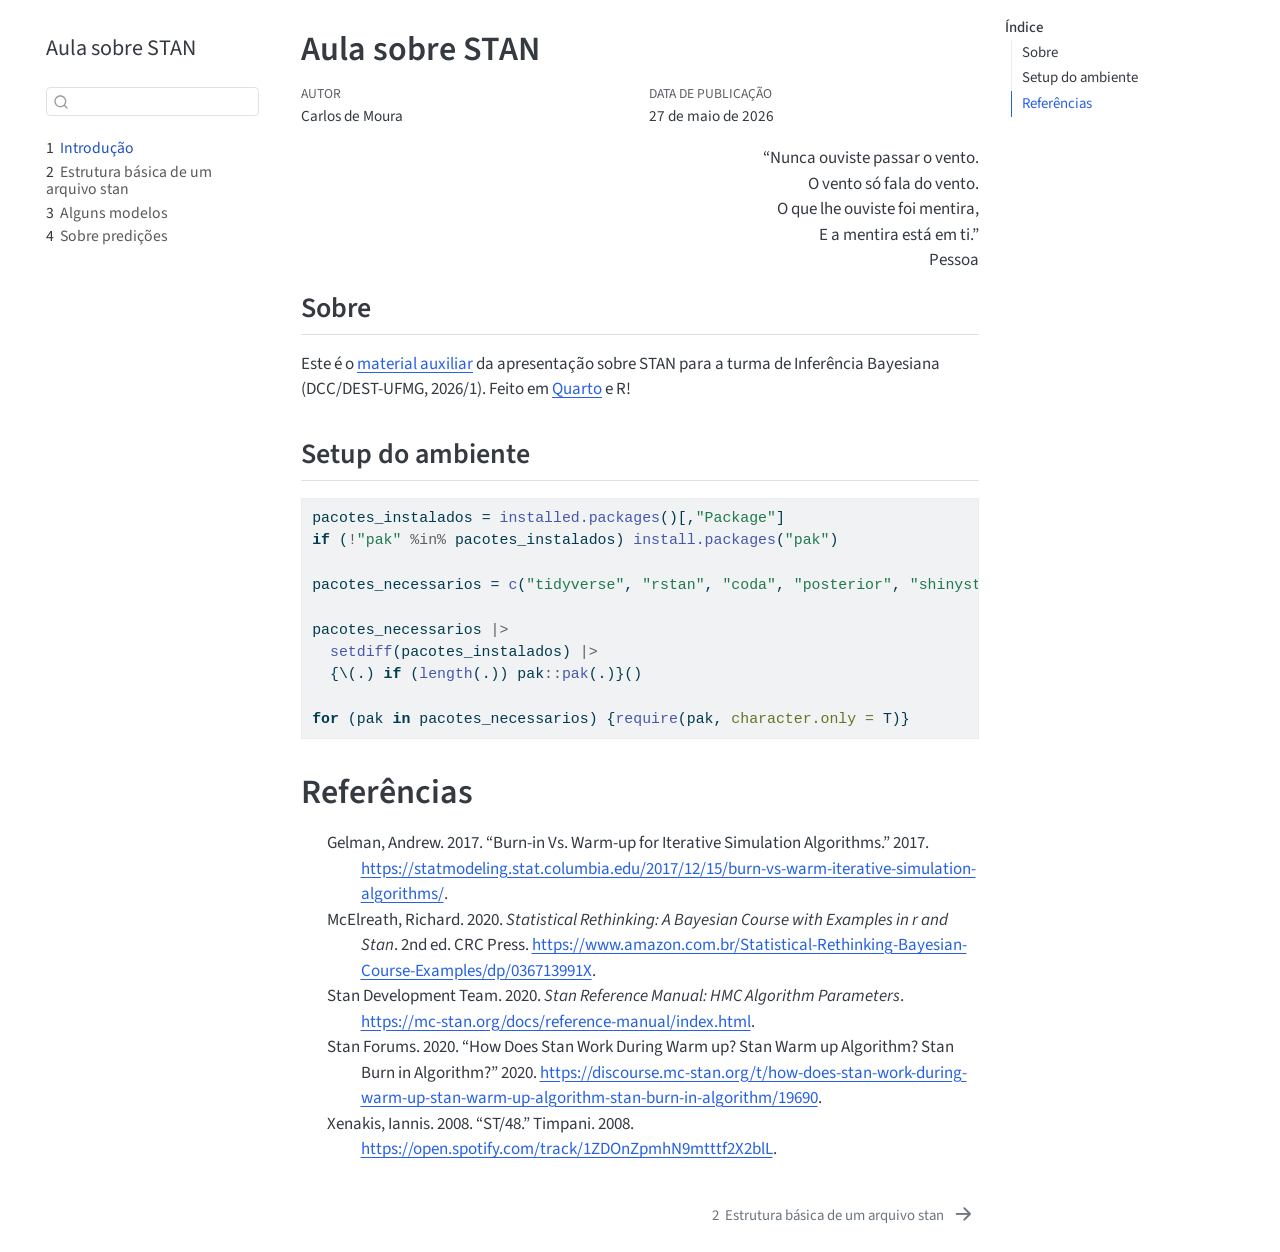
==== commit efb34dac: "Built site for gh-pages" ====
--- a/index.html
+++ b/index.html
@@ -250,7 +250,7 @@
 <div class="code-copy-outer-scaffold"><div class="sourceCode cell-code" id="cb1"><pre class="sourceCode r code-with-copy"><code class="sourceCode r"><span id="cb1-1"><a href="#cb1-1" aria-hidden="true" tabindex="-1"></a>pacotes_instalados <span class="ot">=</span> <span class="fu">installed.packages</span>()[,<span class="st">"Package"</span>]</span>
 <span id="cb1-2"><a href="#cb1-2" aria-hidden="true" tabindex="-1"></a><span class="cf">if</span> (<span class="sc">!</span><span class="st">"pak"</span> <span class="sc">%in%</span> pacotes_instalados) <span class="fu">install.packages</span>(<span class="st">"pak"</span>)</span>
 <span id="cb1-3"><a href="#cb1-3" aria-hidden="true" tabindex="-1"></a></span>
-<span id="cb1-4"><a href="#cb1-4" aria-hidden="true" tabindex="-1"></a>pacotes_necessarios <span class="ot">=</span> <span class="fu">c</span>(<span class="st">"tidyverse"</span>, <span class="st">"rstan"</span>, <span class="st">"coda"</span>, <span class="st">"posterior"</span>, <span class="st">"shinystan"</span>, <span class="st">"survival"</span>, <span class="st">"broom"</span>)</span>
+<span id="cb1-4"><a href="#cb1-4" aria-hidden="true" tabindex="-1"></a>pacotes_necessarios <span class="ot">=</span> <span class="fu">c</span>(<span class="st">"tidyverse"</span>, <span class="st">"rstan"</span>, <span class="st">"coda"</span>, <span class="st">"posterior"</span>, <span class="st">"shinystan"</span>, <span class="st">"survival"</span>, <span class="st">"broom"</span>, <span class="st">"rsample"</span>)</span>
 <span id="cb1-5"><a href="#cb1-5" aria-hidden="true" tabindex="-1"></a></span>
 <span id="cb1-6"><a href="#cb1-6" aria-hidden="true" tabindex="-1"></a>pacotes_necessarios <span class="sc">|&gt;</span></span>
 <span id="cb1-7"><a href="#cb1-7" aria-hidden="true" tabindex="-1"></a>  <span class="fu">setdiff</span>(pacotes_instalados) <span class="sc">|&gt;</span></span>
@@ -272,7 +272,7 @@
 </div>
 <div id="ref-stan_reference_manual" class="csl-entry" role="listitem">
 Stan Development Team. 2020. <em>Stan Reference Manual: HMC Algorithm
-Parameters</em>. <a href="https://mc-stan.org/docs/2_23/reference-manual/hmc-algorithm-parameters.html">https://mc-stan.org/docs/2_23/reference-manual/hmc-algorithm-parameters.html</a>.
+Parameters</em>. <a href="https://mc-stan.org/docs/reference-manual/index.html">https://mc-stan.org/docs/reference-manual/index.html</a>.
 </div>
 <div id="ref-stan_forum_warmup" class="csl-entry" role="listitem">
 Stan Forums. 2020. <span>“How Does Stan Work During Warm up? Stan Warm
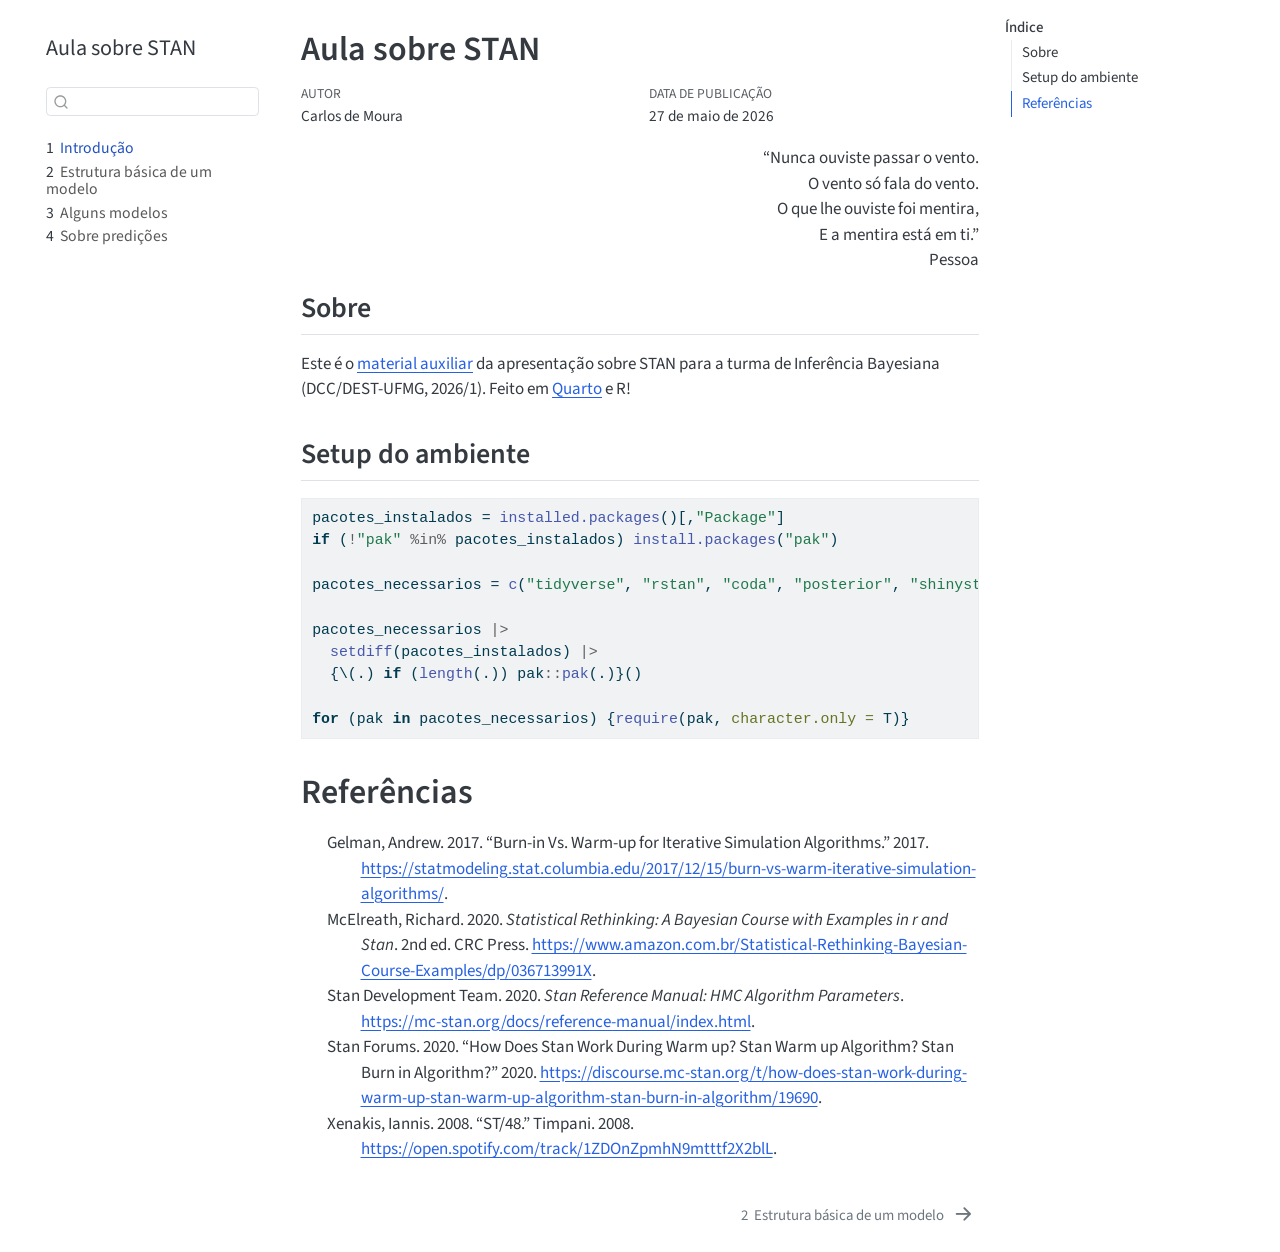
==== commit 8b2b30a3: "Built site for gh-pages" ====
--- a/index.html
+++ b/index.html
@@ -172,7 +172,7 @@
         <li class="sidebar-item">
   <div class="sidebar-item-container"> 
   <a href="./basics.html" class="sidebar-item-text sidebar-link">
- <span class="menu-text"><span class="chapter-number">2</span>&nbsp; <span class="chapter-title">Estrutura básica de um arquivo stan</span></span></a>
+ <span class="menu-text"><span class="chapter-number">2</span>&nbsp; <span class="chapter-title">Estrutura básica de um modelo</span></span></a>
   </div>
 </li>
         <li class="sidebar-item">
@@ -691,8 +691,8 @@
   <div class="nav-page nav-page-previous">
   </div>
   <div class="nav-page nav-page-next">
-      <a href="./basics.html" class="pagination-link" aria-label="Estrutura básica de um arquivo stan">
-        <span class="nav-page-text"><span class="chapter-number">2</span>&nbsp; <span class="chapter-title">Estrutura básica de um arquivo stan</span></span> <i class="bi bi-arrow-right-short"></i>
+      <a href="./basics.html" class="pagination-link" aria-label="Estrutura básica de um modelo">
+        <span class="nav-page-text"><span class="chapter-number">2</span>&nbsp; <span class="chapter-title">Estrutura básica de um modelo</span></span> <i class="bi bi-arrow-right-short"></i>
       </a>
   </div>
 </nav>
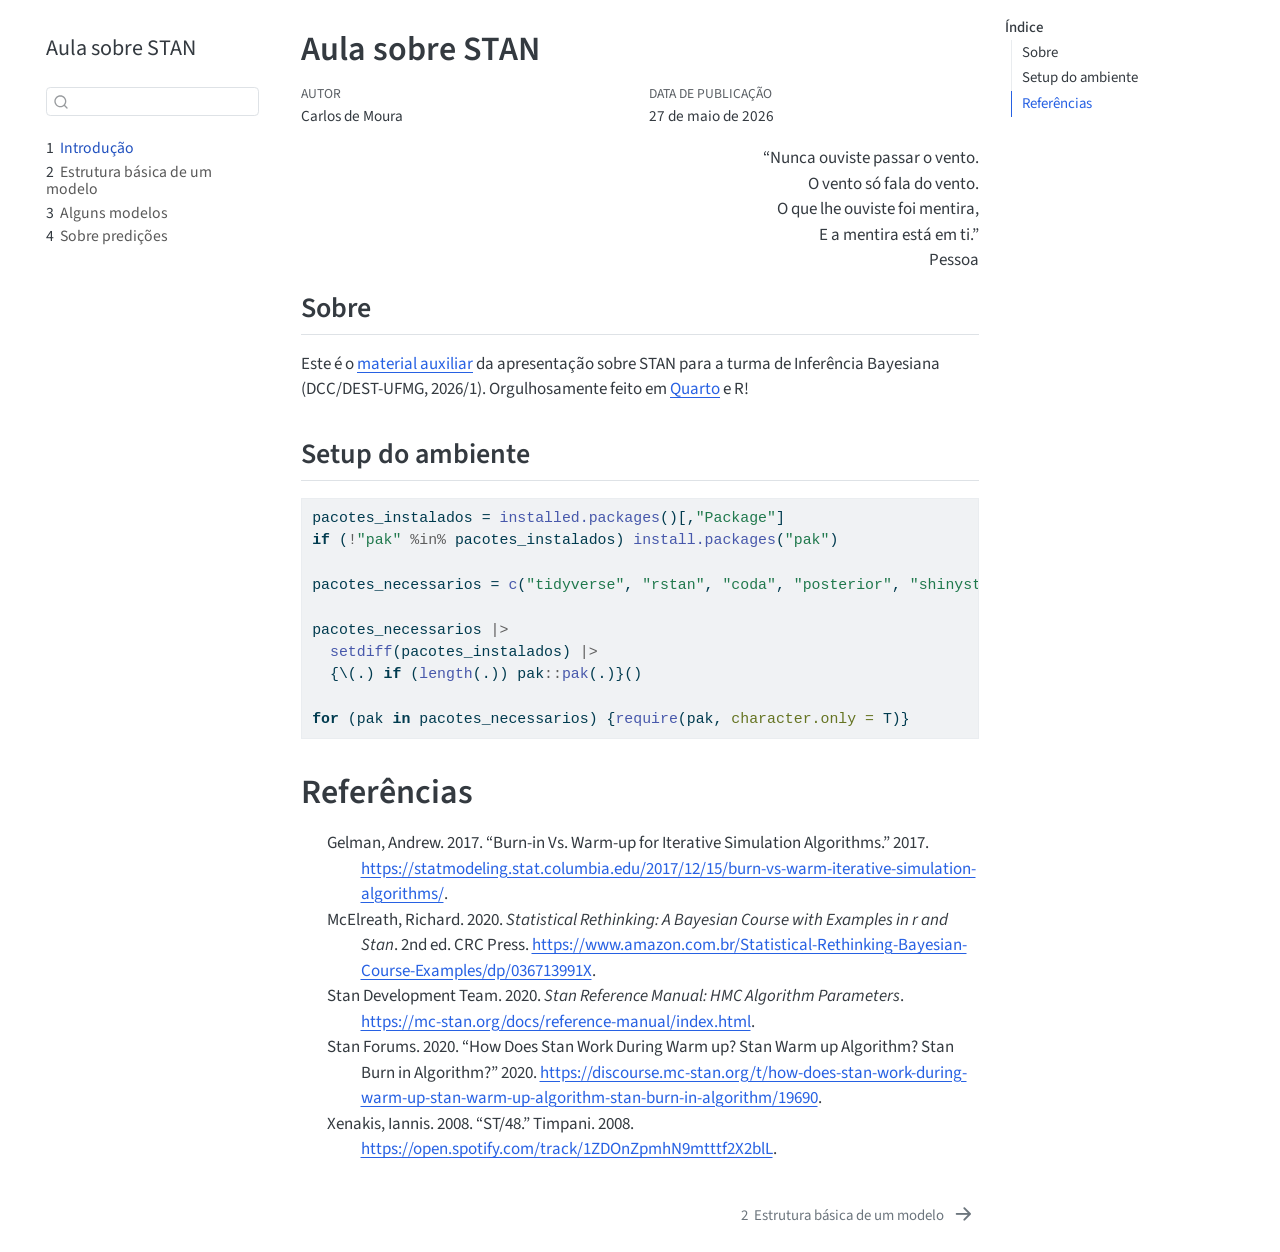
==== commit 83d2f86f: "Built site for gh-pages" ====
--- a/index.html
+++ b/index.html
@@ -242,7 +242,7 @@
 </div>
 <section id="sobre" class="level2 unnumbered">
 <h2 class="unnumbered anchored" data-anchor-id="sobre">Sobre</h2>
-<p>Este é o <a href="https://github.com/carlosdemoura/2026_aula_stan_dani">material auxiliar</a> da apresentação sobre STAN para a turma de Inferência Bayesiana (DCC/DEST-UFMG, 2026/1). Feito em <a href="https://quarto.org/">Quarto</a> e R!</p>
+<p>Este é o <a href="https://github.com/carlosdemoura/2026_aula_stan_dani">material auxiliar</a> da apresentação sobre STAN para a turma de Inferência Bayesiana (DCC/DEST-UFMG, 2026/1). Orgulhosamente feito em <a href="https://quarto.org/">Quarto</a> e R!</p>
 </section>
 <section id="setup-do-ambiente" class="level2 unnumbered">
 <h2 class="unnumbered anchored" data-anchor-id="setup-do-ambiente">Setup do ambiente</h2>
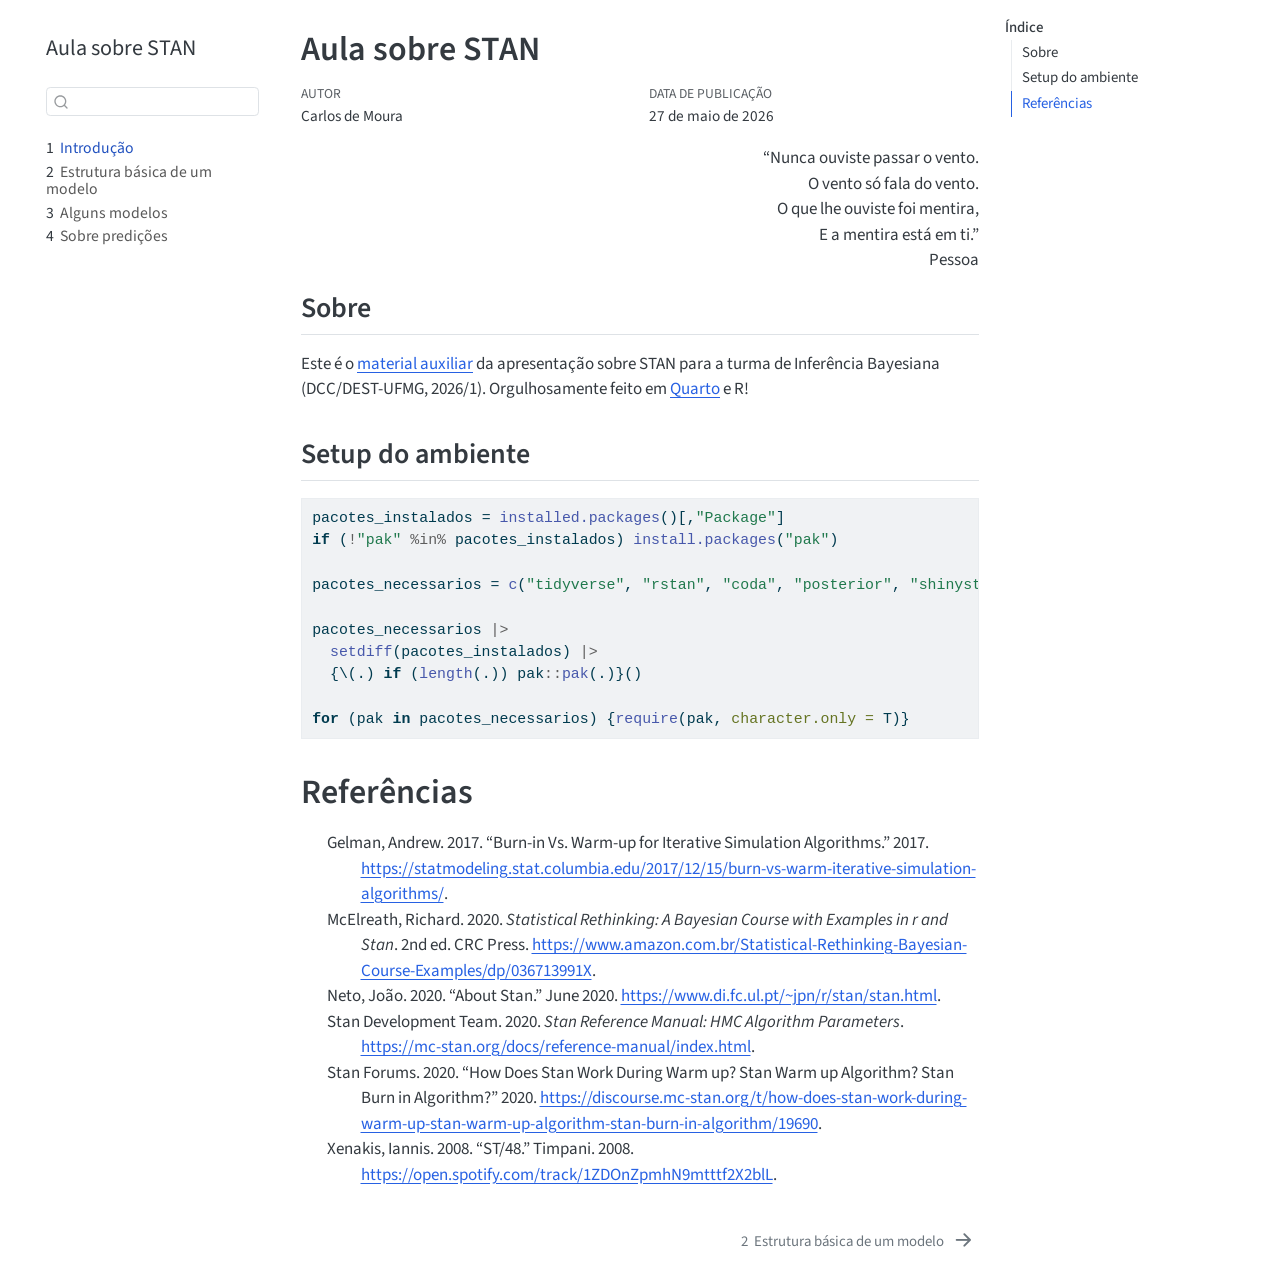
==== commit 82c2dbbf: "Built site for gh-pages" ====
--- a/index.html
+++ b/index.html
@@ -270,6 +270,9 @@
 McElreath, Richard. 2020. <em>Statistical Rethinking: A Bayesian Course
 with Examples in r and Stan</em>. 2nd ed. CRC Press. <a href="https://www.amazon.com.br/Statistical-Rethinking-Bayesian-Course-Examples/dp/036713991X">https://www.amazon.com.br/Statistical-Rethinking-Bayesian-Course-Examples/dp/036713991X</a>.
 </div>
+<div id="ref-neto" class="csl-entry" role="listitem">
+Neto, João. 2020. <span>“About Stan.”</span> June 2020. <a href="https://www.di.fc.ul.pt/~jpn/r/stan/stan.html">https://www.di.fc.ul.pt/~jpn/r/stan/stan.html</a>.
+</div>
 <div id="ref-stan_reference_manual" class="csl-entry" role="listitem">
 Stan Development Team. 2020. <em>Stan Reference Manual: HMC Algorithm
 Parameters</em>. <a href="https://mc-stan.org/docs/reference-manual/index.html">https://mc-stan.org/docs/reference-manual/index.html</a>.
